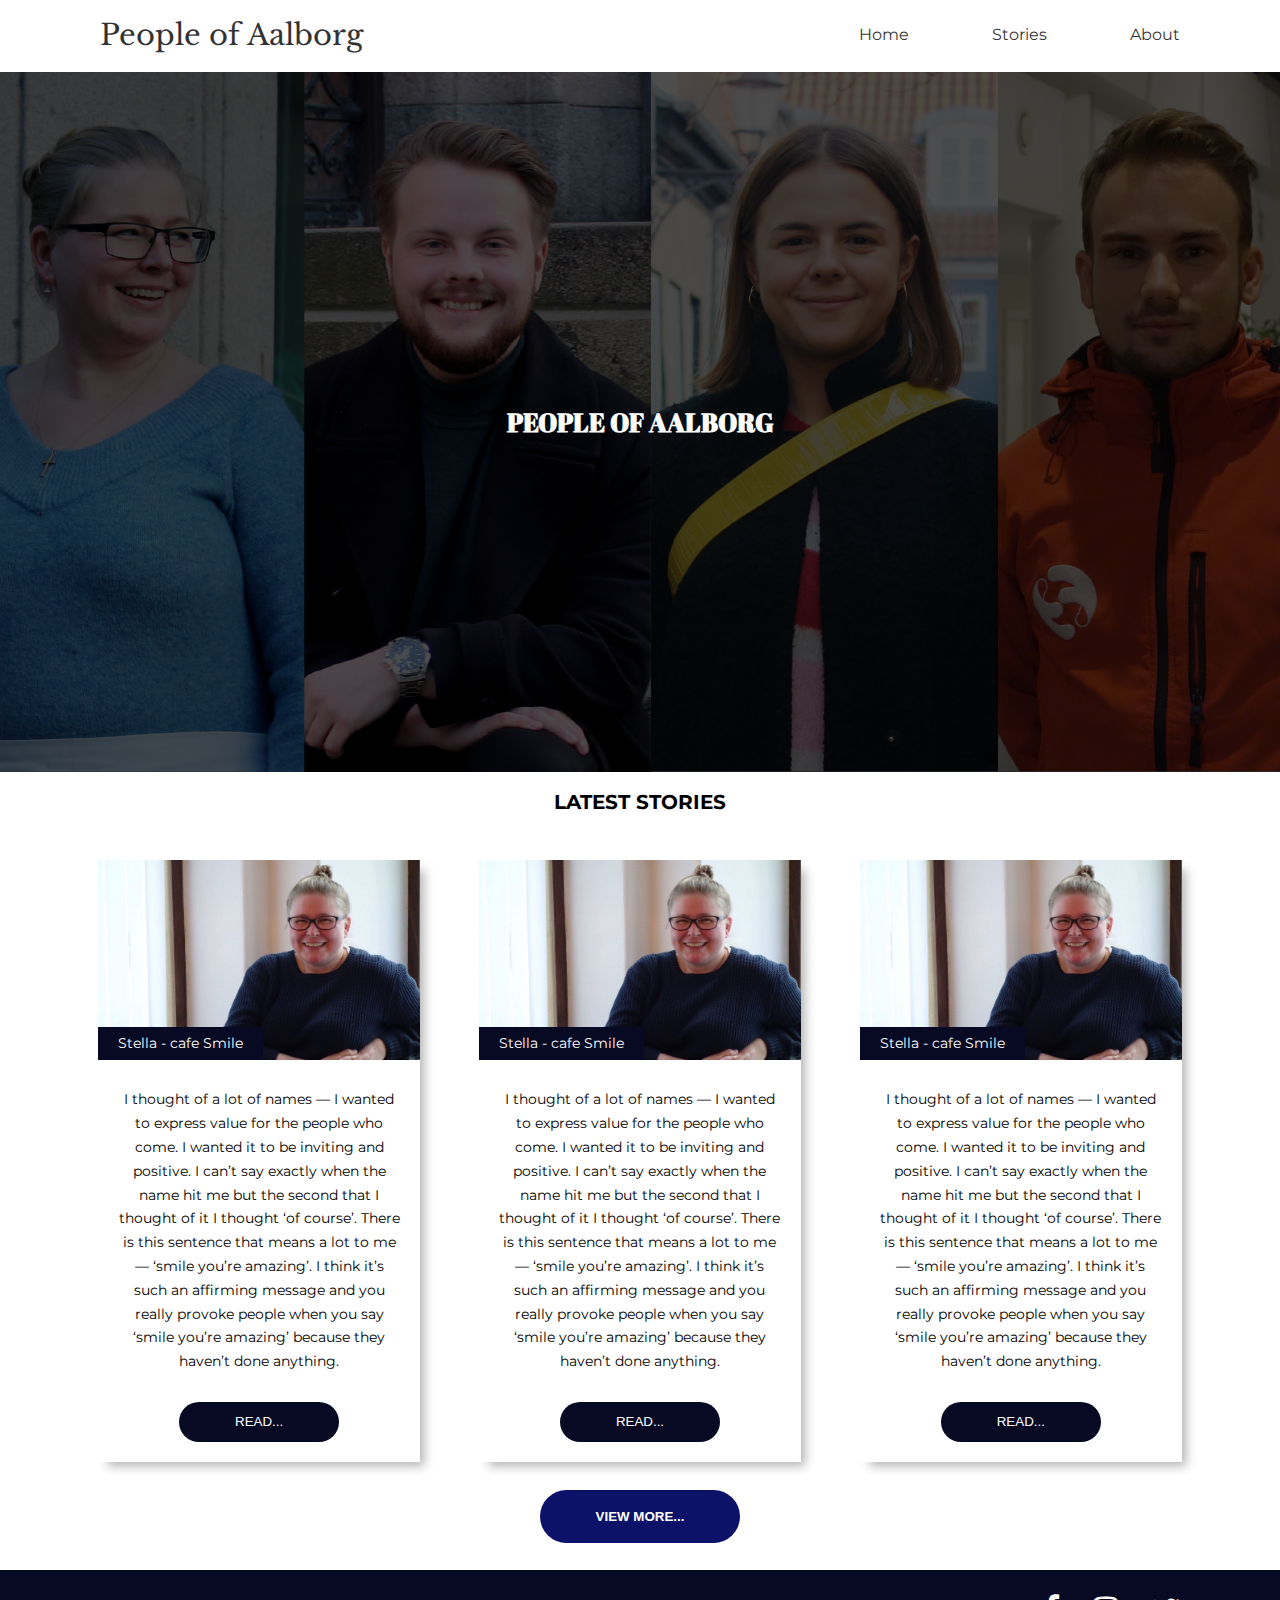
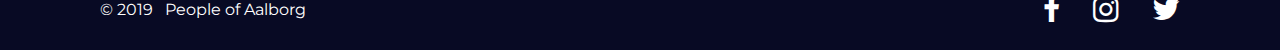
==== index.html @ 4154fd83 "added button links" ====
<!DOCTYPE html>
<html>
<head>
  <title>Project 2030 - People of Aalborg</title>
  <link rel="stylesheet" type="text/css" href="css/index.css">
  <link rel="stylesheet" type="text/css" href="css/header_footer.css">
  <link rel="stylesheet" type="text/css" href="css/about.css">
  <link rel="stylesheet" type="text/css" href="css/stories.css">
  <link rel="stylesheet" type="text/css" href="css/post.css">
  <link href="https://fonts.googleapis.com/css?family=Abril+Fatface&display=swap" rel="stylesheet">
  <link href="https://fonts.googleapis.com/css?family=Libre+Baskerville:400,400i,700|Montserrat:300,400,500,600,700&display=swap" rel="stylesheet">
  <link href="https://cdnjs.cloudflare.com/ajax/libs/font-awesome/4.7.0/css/font-awesome.min.css" rel="stylesheet">
</head>
<body>
	<div class="menu">
		<span class="menu_title">People of Aalborg</span>
		<nav class="menu_nav">
			<ul class="menu_list">
				<li class="menu_list_item"><a class="menu_link" href="index.html">Home</a></li>
				<li class="menu_list_item"><a class="menu_link" href="postList.html">Stories</a></li>
				<li class="menu_list_item"><a class="menu_link" href="about.html">About</a></li>
			</ul>
		</nav>
	</div>
  	<!-- MAIN -->
	<main>
		<div id="header-section">
			<div id="header">
				<h1>People of Aalborg</h1>
			</div>
		</div>

		<article id="latest-posts">
			<header>
				<h1>Latest Stories</h1>
			</header>

      <a href="post.html">
        <article class="post">
          <div class="image-name">
            <p class="name">Stella - cafe Smile</p>
          </div>
          <div class="quoteSection">
            <p class="quote">I thought of a lot of names — I wanted to express value for the people who come. I wanted it to be inviting and positive. I can’t say exactly when the name hit me but the second that I thought of it I thought ‘of course’. There is this sentence that means a lot to me — ‘smile you’re amazing’. I think it’s such an affirming message and you really provoke people when you say ‘smile you’re amazing’ because they haven’t done anything.</p>
            <a href="post.html">
              <button class="buttons">Read...</button>
            </a>
          </div>
        </article>
      </a>

      <a href="post.html">
        <article class="post">
          <div class="image-name">
            <p class="name">Stella - cafe Smile</p>
          </div>
          <div class="quoteSection">
            <p class="quote">I thought of a lot of names — I wanted to express value for the people who come. I wanted it to be inviting and positive. I can’t say exactly when the name hit me but the second that I thought of it I thought ‘of course’. There is this sentence that means a lot to me — ‘smile you’re amazing’. I think it’s such an affirming message and you really provoke people when you say ‘smile you’re amazing’ because they haven’t done anything.</p>
            <a href="post.html">
              <button class="buttons">Read...</button>
            </a>
          </div>
        </article>
      </a>

      <a href="post.html">
        <article class="post">
          <div class="image-name">
            <p class="name">Stella - cafe Smile</p>
          </div>
          <div class="quoteSection">
            <p class="quote">I thought of a lot of names — I wanted to express value for the people who come. I wanted it to be inviting and positive. I can’t say exactly when the name hit me but the second that I thought of it I thought ‘of course’. There is this sentence that means a lot to me — ‘smile you’re amazing’. I think it’s such an affirming message and you really provoke people when you say ‘smile you’re amazing’ because they haven’t done anything.</p>
            <a href="post.html">
              <button class="buttons">Read...</button>
            </a>
          </div>
        </article>
      </a>

			<a href="postList.html"><button class="buttons" id="viewMoreBtn">View More...</button></a>
		</article>
	</main>
	<div class="footer">
		<span class="footer_text">&#169; 2019 &nbsp;&nbsp;People of Aalborg</span>
		<nav class="footer_nav">
			<ul class="footer_social">
				<li class="footer_social_item"><a href="#" class="social_link fb" title="Join us on Facebook"><i class="fa fa-facebook" aria-hidden="true"></i></a></li>
				<li class="footer_social_item"><a href="#" class="social_link insta" title="Join us on Facebook"><i class="fa fa-instagram" aria-hidden="true"></i></a></li>
				<li class="footer_social_item"><a href="#" class="social_link tw" title="Join us on Twitter"><i class="fa fa-twitter" aria-hidden="true"></i></a></li>
			</ul>
		</nav>
	</div>
</body>
</html>
---- css/index.css ----
body {
    padding: 0;
    margin: 0;
}

button {
    cursor: pointer;
}

#header-section {
    width:100%;
    height:700px;
      background: url("../images/Header.png") no-repeat top center;
    background-size: cover;
    background-color: rgba(0,0,0,0.5); /* Black background with opacity */
    position: relative;
    display: table;
}

#header {
    width: 100%;
    text-align: center;
    font-family: 'Abril Fatface', cursive;
    font-size: 1.3em;
    color: #FFFEFE;
    text-transform: uppercase;
}

#header-section #header {
  display: table-cell;
  vertical-align: middle;
}

/*Article*/

#latest-posts {
    color: #000;
    width: 90%;
    margin: auto;
    text-align: center;
}

#latest-posts header{
    text-transform: uppercase;
    text-align: center;
}

.post {
    vertical-align:top;
    display: inline-block;
    width: 28%;
    margin: 2.4%;
    box-shadow: 7px 7px 10px -3px rgba(0,0,0,0.3);
    cursor: pointer;
}

.post:hover {
    box-shadow: none;
}

.image-name {
    position: relative;
    background: url("../images/stella_alone.jpeg") no-repeat top center;
    background-size: cover;
    height: 200px;
}

.quote {
    font-size: 14px;
    margin: 2em auto;
}

p.name {
    margin: 0;
}

.name {
    position: absolute;
    bottom: 0px;
    padding: 0.5rem 2rem;
    font-size: 14px;
    background-color: #080A24;
    color: #fff;
}

.buttons {
    background-color: #080A24;
    color: #fff;
    border: none;
    padding: 0.5em 2em;
    width: 12em;
    height: 3em;
    border-radius: 40px;
    text-transform: uppercase;
}

#viewMoreBtn {
    width: 15em;
    height: 4em;
    margin-bottom: 2em;
    background-color: #0C1267;
    font-weight: bold;
}

.quoteSection {
    margin: 2em 2em;
}

@media (max-width: 950px) { /* width at which layout changes  */
    #latest-posts {
        width: 100%;
    }

    .post {
        width: 40%;
    }
}

@media (max-width: 600px) { /* width at which layout changes  */
    .post {
        width: 80%;
    }

    header h1 {
        font-size: 30px;
    }
}
---- css/header_footer.css ----
html {
  font-size: 62.5%;
}

body > * {
  box-sizing: border-box;
}

a {
	color: black;
	text-decoration: none;
}

body {
  font-family: "Montserrat", sans-serif;
  font-weight: 400;
  /*font-size: 16px;*/
  line-height: 1.7;
  color: black;
  padding: 0;
  margin: 0px auto;
  background: white;
}

.content {
	width: 100%;
}

.footer {
	height: 80px;
	width: 100%;
	background-color: #080A24;
	opacity: 1;
	padding-left: 10em;
	padding-right: 10em;
}

.footer_text {
	color: black;
	z-index: 2000;
	font-size: 16px;
	color: white;
	line-height: 80px;
}

.footer_nav {
	float: right;
}

.footer_social {
	list-style: none;
	text-align: center;
	padding: 0;
	margin: 0;
}

.footer_social_item {
	font-size: 30px;
	display: inline;
	color: black;
	padding-left: 1em;
	height: 80px;
	line-height: 80px;
}

.social_link {
	color: white;
}

/* TOP MENU */

.menu {
	height: 70px;
  line-height: 70px;
	width: 100%;
	background-color: white;
	opacity: 0.8;
	padding-left: 10em;
	padding-right: 10em;
}

.menu > * {
  line-height: 70px;
}

.menu_nav {
  float: right;
}

.menu_list {
  list-style: none;
  text-align: center;
  padding: 0;
  margin: 0;
}

.menu_list_item {
	font-size: 1.6em;
	display: inline;
	color: black;
	padding-left: 5em;
	height: 70px;
}

.menu_link:link, .menu_link:visited {
  display: inline-block;
  color: black;
  text-decoration: none;
  background-image: linear-gradient(120deg, transparent 0%, transparent 50%, #fff 50%);
  background-size: 220%;
  transition: all .4s; }
  .menu_link:link span, .menu_link:visited span {
    margin-right: 1.5rem;
    display: inline-block; }

.menu_link:hover, .menu_link:active {
  background-position: 100%;
  color: grey;
  transform: translateX(1rem); }

.menu_title {
	position: absolute;
	color: black;
	z-index: 2000;
	font-size: 29px;
	font-family: "Libre Baskerville", sans-serif;
}

@media (max-width: 850px) {
  .menu_title {
    position: relative;
    line-height: 1em;
  }
  .menu_list_item {
    display: block;
    padding: 0;
    line-height: 1.2em;
    height: 1.5em;
  }
  .menu  {
    margin: auto;
    text-align: center;
    height: auto;
    padding: 10px;
  }
  .menu_nav {
    float: none;
  }

  .footer_nav {
    display: block;
    float: none;
  }

  .footer {
  	height: 200px;
  	width: 100%;
  	background-color: #080A24;
  	opacity: 1;
  	padding: 0;
    text-align: center;
  }
  .footer_social_item {
    padding-left: 2px;
    padding-right: 2px;
  }
}
---- css/about.css ----
.dimmed {
  position: relative;
  z-index: 10;
  display: block;
  height: 100%;
  width: 100%;
  position: absolute;
  top: 0;
  left: 0;
  right: 0;
  background: rgba(0, 0, 0, 0.7);
}

.about-text {
  color: white;
  font-size: 2em;
  padding: 8%;
}

.about-text > p {
  text-align: right;
  line-height: 1.3em;
}

@media (min-width: 900px) {
  .dimmed {
    clip-path: polygon(12% 0%, 100% 0, 100% 100%, 65% 100%);
  }
  .about-text {
    float: right;
    width: 47%;
    padding-right: 8%;
  }
}
---- css/stories.css ----
.featured-post {
  width: 20%;

  display: inline-block;
}

.featured-post-header {
  background: no-repeat top center;
  background-size: cover;
  height: 200px;
  position: relative;
}
.featured-post-header > h2 {
  position: absolute;
  bottom: 0px;
  margin: 0;
  padding: 5px;
  color: white;
  background: blue;
}
---- css/post.css ----
#person_header{
   position: relative;
   height: 700px;
   background: no-repeat top center;
   background-image: url(../images/Tina_resized.jpg); 
   background-size: cover;
   width:100%;
   display: table;
}
#quote {
    font-size: 25px;
    color: white;
    width: 45%;
    line-height: 30px;
    height: 100%;
    padding-left: 7%;
}

#quote > p {
  font-style: italic;
  background: rgba(0, 0, 0, 0.7);
  padding: 10px;
}

#person_header #quote {
  display: table-cell;
  vertical-align: middle;
}

#name {

   font-size: 20px;
   background-color: rgb(0, 0, 70);
   color: white;
   padding: 15px;
   padding-left: 25px;
   padding-right: 25px;
   margin: 0;
   text-align: center;
   border: 1px groove white;
   position: absolute;
   bottom: 0;
   right: 0;
}

#story_main{
   padding: 15%;
   padding-top: 6%;
   padding-bottom: 6%;
   font-size: 23px;
   line-height: 35px;
   font-family: 'Montserrat', sans-serif;
}

@media (max-width: 900px) {
  #quote {
    width: 100%;
    padding: 7%;
  }
}
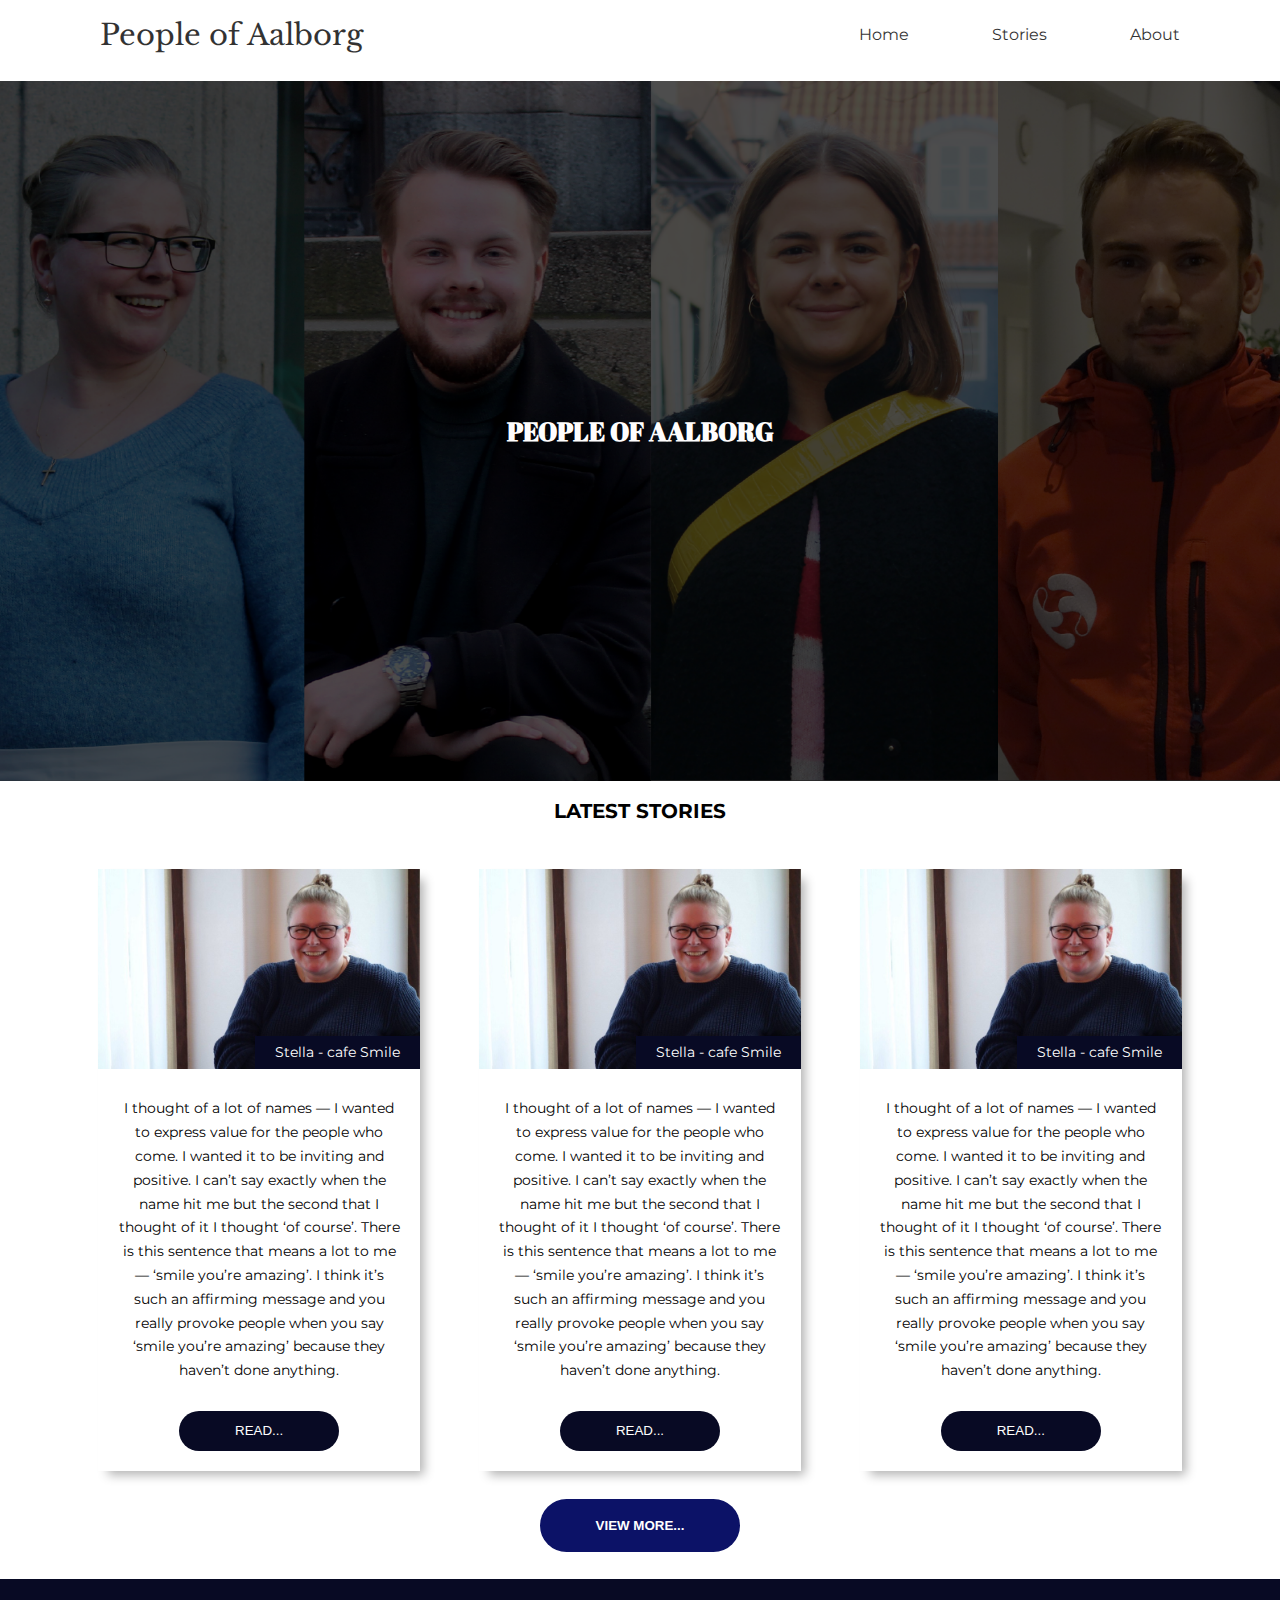
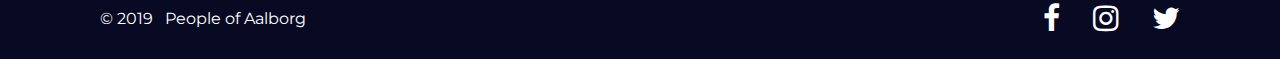
==== commit ae46fab9: "Fix Issue #9" ====
--- a/index.html
+++ b/index.html
@@ -1,94 +1,95 @@
-<!DOCTYPE html>
-<html>
-<head>
-  <title>Project 2030 - People of Aalborg</title>
-  <link rel="stylesheet" type="text/css" href="css/index.css">
-  <link rel="stylesheet" type="text/css" href="css/header_footer.css">
-  <link rel="stylesheet" type="text/css" href="css/about.css">
-  <link rel="stylesheet" type="text/css" href="css/stories.css">
-  <link rel="stylesheet" type="text/css" href="css/post.css">
-  <link href="https://fonts.googleapis.com/css?family=Abril+Fatface&display=swap" rel="stylesheet">
-  <link href="https://fonts.googleapis.com/css?family=Libre+Baskerville:400,400i,700|Montserrat:300,400,500,600,700&display=swap" rel="stylesheet">
-  <link href="https://cdnjs.cloudflare.com/ajax/libs/font-awesome/4.7.0/css/font-awesome.min.css" rel="stylesheet">
-</head>
-<body>
-	<div class="menu">
-		<span class="menu_title">People of Aalborg</span>
-		<nav class="menu_nav">
-			<ul class="menu_list">
-				<li class="menu_list_item"><a class="menu_link" href="index.html">Home</a></li>
-				<li class="menu_list_item"><a class="menu_link" href="postList.html">Stories</a></li>
-				<li class="menu_list_item"><a class="menu_link" href="about.html">About</a></li>
-			</ul>
-		</nav>
-	</div>
-  	<!-- MAIN -->
-	<main>
-		<div id="header-section">
-			<div id="header">
-				<h1>People of Aalborg</h1>
-			</div>
-		</div>
-
-		<article id="latest-posts">
-			<header>
-				<h1>Latest Stories</h1>
-			</header>
-
-      <a href="post.html">
-        <article class="post">
-          <div class="image-name">
-            <p class="name">Stella - cafe Smile</p>
-          </div>
-          <div class="quoteSection">
-            <p class="quote">I thought of a lot of names — I wanted to express value for the people who come. I wanted it to be inviting and positive. I can’t say exactly when the name hit me but the second that I thought of it I thought ‘of course’. There is this sentence that means a lot to me — ‘smile you’re amazing’. I think it’s such an affirming message and you really provoke people when you say ‘smile you’re amazing’ because they haven’t done anything.</p>
-            <a href="post.html">
-              <button class="buttons">Read...</button>
-            </a>
-          </div>
-        </article>
-      </a>
-
-      <a href="post.html">
-        <article class="post">
-          <div class="image-name">
-            <p class="name">Stella - cafe Smile</p>
-          </div>
-          <div class="quoteSection">
-            <p class="quote">I thought of a lot of names — I wanted to express value for the people who come. I wanted it to be inviting and positive. I can’t say exactly when the name hit me but the second that I thought of it I thought ‘of course’. There is this sentence that means a lot to me — ‘smile you’re amazing’. I think it’s such an affirming message and you really provoke people when you say ‘smile you’re amazing’ because they haven’t done anything.</p>
-            <a href="post.html">
-              <button class="buttons">Read...</button>
-            </a>
-          </div>
-        </article>
-      </a>
-
-      <a href="post.html">
-        <article class="post">
-          <div class="image-name">
-            <p class="name">Stella - cafe Smile</p>
-          </div>
-          <div class="quoteSection">
-            <p class="quote">I thought of a lot of names — I wanted to express value for the people who come. I wanted it to be inviting and positive. I can’t say exactly when the name hit me but the second that I thought of it I thought ‘of course’. There is this sentence that means a lot to me — ‘smile you’re amazing’. I think it’s such an affirming message and you really provoke people when you say ‘smile you’re amazing’ because they haven’t done anything.</p>
-            <a href="post.html">
-              <button class="buttons">Read...</button>
-            </a>
-          </div>
-        </article>
-      </a>
-
-			<a href="postList.html"><button class="buttons" id="viewMoreBtn">View More...</button></a>
-		</article>
-	</main>
-	<div class="footer">
-		<span class="footer_text">&#169; 2019 &nbsp;&nbsp;People of Aalborg</span>
-		<nav class="footer_nav">
-			<ul class="footer_social">
-				<li class="footer_social_item"><a href="#" class="social_link fb" title="Join us on Facebook"><i class="fa fa-facebook" aria-hidden="true"></i></a></li>
-				<li class="footer_social_item"><a href="#" class="social_link insta" title="Join us on Facebook"><i class="fa fa-instagram" aria-hidden="true"></i></a></li>
-				<li class="footer_social_item"><a href="#" class="social_link tw" title="Join us on Twitter"><i class="fa fa-twitter" aria-hidden="true"></i></a></li>
-			</ul>
-		</nav>
-	</div>
-</body>
-</html>
+<!DOCTYPE html>
+<html>
+<head>
+  <title>Project 2030 - People of Aalborg</title>
+  <link rel="stylesheet" type="text/css" href="css/index.css">
+  <link rel="stylesheet" type="text/css" href="css/header_footer.css">
+  <link rel="stylesheet" type="text/css" href="css/about.css">
+  <link rel="stylesheet" type="text/css" href="css/stories.css">
+  <link rel="stylesheet" type="text/css" href="css/post.css">
+  <link href="https://fonts.googleapis.com/css?family=Abril+Fatface&display=swap" rel="stylesheet">
+  <link href="https://fonts.googleapis.com/css?family=Libre+Baskerville:400,400i,700|Montserrat:300,400,500,600,700&display=swap" rel="stylesheet">
+  <link href="https://cdnjs.cloudflare.com/ajax/libs/font-awesome/4.7.0/css/font-awesome.min.css" rel="stylesheet">
+</head>
+<body>
+	<div class="menu">
+		<span class="menu_title">People of Aalborg</span>
+		<nav class="menu_nav">
+			<ul class="menu_list">
+				<li class="menu_list_item"><a class="menu_link" href="index.html">Home</a></li>
+				<li class="menu_list_item"><a class="menu_link" href="postList.html">Stories</a></li>
+				<li class="menu_list_item"><a class="menu_link" href="about.html">About</a></li>
+			</ul>
+		</nav>
+	</div>
+  	<!-- MAIN -->
+	<main>
+		<div id="header-section" style="background-image: url('images/Header.png')">
+			<div id="header">
+				<h1>People of Aalborg</h1>
+			</div>
+		</div>
+
+		<article id="latest-posts">
+			<header>
+				<h1>Latest Stories</h1>
+			</header>
+
+      <a href="post.html">
+        <article class="post">
+          <div class="image-name">
+            <p class="name">Stella - cafe Smile</p>
+          </div>
+          <div class="quoteSection">
+            <p class="quote">I thought of a lot of names — I wanted to express value for the people who come. I wanted it to be inviting and positive. I can’t say exactly when the name hit me but the second that I thought of it I thought ‘of course’. There is this sentence that means a lot to me — ‘smile you’re amazing’. I think it’s such an affirming message and you really provoke people when you say ‘smile you’re amazing’ because they haven’t done anything.</p>
+            <a href="post.html">
+              <button class="buttons">Read...</button>
+            </a>
+          </div>
+        </article>
+      </a>
+
+      <a href="post.html">
+        <article class="post">
+          <div class="image-name">
+            <p class="name">Stella - cafe Smile</p>
+          </div>
+          <div class="quoteSection">
+            <p class="quote">I thought of a lot of names — I wanted to express value for the people who come. I wanted it to be inviting and positive. I can’t say exactly when the name hit me but the second that I thought of it I thought ‘of course’. There is this sentence that means a lot to me — ‘smile you’re amazing’. I think it’s such an affirming message and you really provoke people when you say ‘smile you’re amazing’ because they haven’t done anything.</p>
+            <a href="post.html">
+              <button class="buttons">Read...</button>
+            </a>
+          </div>
+        </article>
+      </a>
+
+      <a href="post.html">
+        <article class="post">
+          <div class="image-name">
+            <p class="name">Stella - cafe Smile</p>
+          </div>
+          <div class="quoteSection">
+            <p class="quote">I thought of a lot of names — I wanted to express value for the people who come. I wanted it to be inviting and positive. I can’t say exactly when the name hit me but the second that I thought of it I thought ‘of course’. There is this sentence that means a lot to me — ‘smile you’re amazing’. I think it’s such an affirming message and you really provoke people when you say ‘smile you’re amazing’ because they haven’t done anything.</p>
+            <a href="post.html">
+              <button class="buttons">Read...</button>
+            </a>
+          </div>
+        </article>
+      </a>
+    </article>
+    
+    <a href="postList.html"><button class="buttons" id="viewMoreBtn">View More...</button></a>
+
+	</main>
+	<div class="footer">
+		<span class="footer_text">&#169; 2019 &nbsp;&nbsp;People of Aalborg</span>
+		<nav class="footer_nav">
+			<ul class="footer_social">
+				<li class="footer_social_item"><a href="#" class="social_link fb" title="Join us on Facebook"><i class="fa fa-facebook" aria-hidden="true"></i></a></li>
+				<li class="footer_social_item"><a href="#" class="social_link insta" title="Join us on Facebook"><i class="fa fa-instagram" aria-hidden="true"></i></a></li>
+				<li class="footer_social_item"><a href="#" class="social_link tw" title="Join us on Twitter"><i class="fa fa-twitter" aria-hidden="true"></i></a></li>
+			</ul>
+		</nav>
+	</div>
+</body>
+</html>
--- a/css/index.css
+++ b/css/index.css
@@ -1,127 +1,136 @@
-body {
-    padding: 0;
-    margin: 0;
-}
-
-button {
-    cursor: pointer;
-}
-
-#header-section {
-    width:100%;
-    height:700px;
-      background: url("../images/Header.png") no-repeat top center;
-    background-size: cover;
-    background-color: rgba(0,0,0,0.5); /* Black background with opacity */
-    position: relative;
-    display: table;
-}
-
-#header {
-    width: 100%;
-    text-align: center;
-    font-family: 'Abril Fatface', cursive;
-    font-size: 1.3em;
-    color: #FFFEFE;
-    text-transform: uppercase;
-}
-
-#header-section #header {
-  display: table-cell;
-  vertical-align: middle;
-}
-
-/*Article*/
-
-#latest-posts {
-    color: #000;
-    width: 90%;
-    margin: auto;
-    text-align: center;
-}
-
-#latest-posts header{
-    text-transform: uppercase;
-    text-align: center;
-}
-
-.post {
-    vertical-align:top;
-    display: inline-block;
-    width: 28%;
-    margin: 2.4%;
-    box-shadow: 7px 7px 10px -3px rgba(0,0,0,0.3);
-    cursor: pointer;
-}
-
-.post:hover {
-    box-shadow: none;
-}
-
-.image-name {
-    position: relative;
-    background: url("../images/stella_alone.jpeg") no-repeat top center;
-    background-size: cover;
-    height: 200px;
-}
-
-.quote {
-    font-size: 14px;
-    margin: 2em auto;
-}
-
-p.name {
-    margin: 0;
-}
-
-.name {
-    position: absolute;
-    bottom: 0px;
-    padding: 0.5rem 2rem;
-    font-size: 14px;
-    background-color: #080A24;
-    color: #fff;
-}
-
-.buttons {
-    background-color: #080A24;
-    color: #fff;
-    border: none;
-    padding: 0.5em 2em;
-    width: 12em;
-    height: 3em;
-    border-radius: 40px;
-    text-transform: uppercase;
-}
-
-#viewMoreBtn {
-    width: 15em;
-    height: 4em;
-    margin-bottom: 2em;
-    background-color: #0C1267;
-    font-weight: bold;
-}
-
-.quoteSection {
-    margin: 2em 2em;
-}
-
-@media (max-width: 950px) { /* width at which layout changes  */
-    #latest-posts {
-        width: 100%;
-    }
-
-    .post {
-        width: 40%;
-    }
-}
-
-@media (max-width: 600px) { /* width at which layout changes  */
-    .post {
-        width: 80%;
-    }
-
-    header h1 {
-        font-size: 30px;
-    }
-}
+body {
+    padding: 0;
+    margin: 0;
+}
+
+main {
+    text-align: center;
+}
+
+button {
+    cursor: pointer;
+}
+
+#header-section {
+    width:100%;
+    height:700px;
+    background: no-repeat top center;
+    background-size: cover;
+    background-color: rgba(0,0,0,0.5); /* Black background with opacity */
+    position: relative;
+    display: table;
+}
+
+#header {
+    width: 100%;
+    text-align: center;
+    font-family: 'Abril Fatface', cursive;
+    font-size: 1.3em;
+    color: #FFFEFE;
+    text-transform: uppercase;
+}
+
+#header-section #header {
+  display: table-cell;
+  vertical-align: middle;
+}
+
+/*Article*/
+
+#latest-posts {
+    color: #000;
+    width: 90%;
+    margin: auto;
+    text-align: center;
+}
+
+#latest-posts header{
+    text-transform: uppercase;
+    text-align: center;
+}
+
+.post {
+    vertical-align:top;
+    display: inline-block;
+    width: 28%;
+    margin: 2.4%;
+    box-shadow: 7px 7px 10px -3px rgba(0,0,0,0.3);
+    cursor: pointer;
+}
+
+.post:hover {
+    box-shadow: none;
+}
+
+.image-name {
+    position: relative;
+    background: url("../images/stella_alone.jpeg") no-repeat top center;
+    background-size: cover;
+    height: 200px;
+}
+
+.quote {
+    font-size: 14px;
+    margin: 2em auto;
+}
+
+p.name {
+    margin: 0;
+}
+
+.name {
+    position: absolute;
+    bottom: 0px;
+    right: 0px;
+    padding: 0.5rem 2rem;
+    font-size: 14px;
+    background-color: #080A24;
+    color: #fff;
+}
+
+.buttons {
+    background-color: #080A24;
+    color: #fff;
+    border: none;
+    padding: 0.5em 2em;
+    width: 12em;
+    height: 3em;
+    border-radius: 40px;
+    text-transform: uppercase;
+}
+
+#viewMoreBtn {
+    width: 15em;
+    height: 4em;
+    margin-bottom: 2em;
+    background-color: #0C1267;
+    font-weight: bold;
+}
+
+.quoteSection {
+    margin: 2em 2em;
+}
+
+@media (max-width: 950px) { /* width at which layout changes  */
+    #latest-posts {
+        width: 100%;
+    }
+
+    .post {
+        width: 40%;
+    }
+}
+
+@media (max-width: 600px) { /* width at which layout changes  */
+    .post {
+        width: 80%;
+    }
+
+    header h1 {
+        font-size: 30px;
+    }
+
+    #viewMoreBtn {
+        margin-top: 0.9em;
+    }
+}
--- a/css/header_footer.css
+++ b/css/header_footer.css
@@ -70,8 +70,8 @@
 /* TOP MENU */
 
 .menu {
-	height: 70px;
-  line-height: 70px;
+	height: 9vh;
+  line-height: 9vh;
 	width: 100%;
 	background-color: white;
 	opacity: 0.8;
@@ -127,6 +127,10 @@
 }
 
 @media (max-width: 850px) {
+  #header-section {
+    height: 78vh;
+  }
+
   .menu_title {
     position: relative;
     line-height: 1em;
@@ -142,6 +146,7 @@
     text-align: center;
     height: auto;
     padding: 10px;
+    height: 22vh;
   }
   .menu_nav {
     float: none;
--- a/css/post.css
+++ b/css/post.css
@@ -1,61 +1,103 @@
-
-#person_header{
-   position: relative;
-   height: 700px;
-   background: no-repeat top center;
-   background-image: url(../images/Tina_resized.jpg); 
-   background-size: cover;
-   width:100%;
-   display: table;
-}
-#quote {
-    font-size: 25px;
-    color: white;
-    width: 45%;
-    line-height: 30px;
-    height: 100%;
-    padding-left: 7%;
-}
-
-#quote > p {
-  font-style: italic;
-  background: rgba(0, 0, 0, 0.7);
-  padding: 10px;
-}
-
-#person_header #quote {
-  display: table-cell;
-  vertical-align: middle;
-}
-
-#name {
-
-   font-size: 20px;
-   background-color: rgb(0, 0, 70);
-   color: white;
-   padding: 15px;
-   padding-left: 25px;
-   padding-right: 25px;
-   margin: 0;
-   text-align: center;
-   border: 1px groove white;
-   position: absolute;
-   bottom: 0;
-   right: 0;
-}
-
-#story_main{
-   padding: 15%;
-   padding-top: 6%;
-   padding-bottom: 6%;
-   font-size: 23px;
-   line-height: 35px;
-   font-family: 'Montserrat', sans-serif;
-}
-
-@media (max-width: 900px) {
-  #quote {
-    width: 100%;
-    padding: 7%;
-  }
-}
+#header-section.story {
+    width:100%;
+    height:700px;
+    background: no-repeat top center;
+    background-size: cover;
+    position: relative;
+    display: table;
+}
+
+#person_header{
+   position: relative;
+   height: 700px;
+   background: no-repeat top center;
+   background-image: url(../images/Tina_resized.jpg);
+   background-size: cover;
+   width:100%;
+   display: table;
+}
+#quote {
+    font-size: 25px;
+    color: white;
+    width: 45%;
+    line-height: 30px;
+    height: 100%;
+    padding-left: 7%;
+}
+
+#quote > p {
+  font-style: italic;
+  background: rgba(0, 0, 0, 0.7);
+  padding: 10px;
+}
+
+#person_header #quote {
+  display: table-cell;
+  vertical-align: middle;
+}
+
+#name {
+
+   font-size: 20px;
+   background-color: rgb(0, 0, 70);
+   color: white;
+   padding: 15px;
+   padding-left: 25px;
+   padding-right: 25px;
+   margin: 0;
+   text-align: center;
+   border: 1px groove white;
+   position: absolute;
+   bottom: 0;
+   right: 0;
+}
+
+#story_main{
+   padding: 15%;
+   padding-top: 6%;
+   padding-bottom: 6%;
+   font-size: 23px;
+   line-height: 35px;
+   font-family: 'Montserrat', sans-serif;
+}
+
+@media (max-width: 900px) {
+  #person_header #quote {
+    width: 100%;
+    padding: 7%;
+    display: none;
+  }
+
+  #story_main{
+    padding: 11%;
+    padding-top: 1%;
+    padding-bottom: 6%;
+    font-size: 16px;
+    line-height: 25px;
+  }
+}
+
+@media (max-width: 850px) {
+  #person_header {
+    height: 200px;
+    width: 80%;
+    margin-left: 10%;
+  }
+
+  #name {
+    font-size: 16px;
+    padding: 5px;
+  }
+
+  #story_main{
+    padding: 11%;
+    padding-top: 1%;
+    padding-bottom: 6%;
+    font-size: 14px;
+    line-height: 25px;
+  }
+
+  #header-section.story {
+    height:200px;
+  }
+}
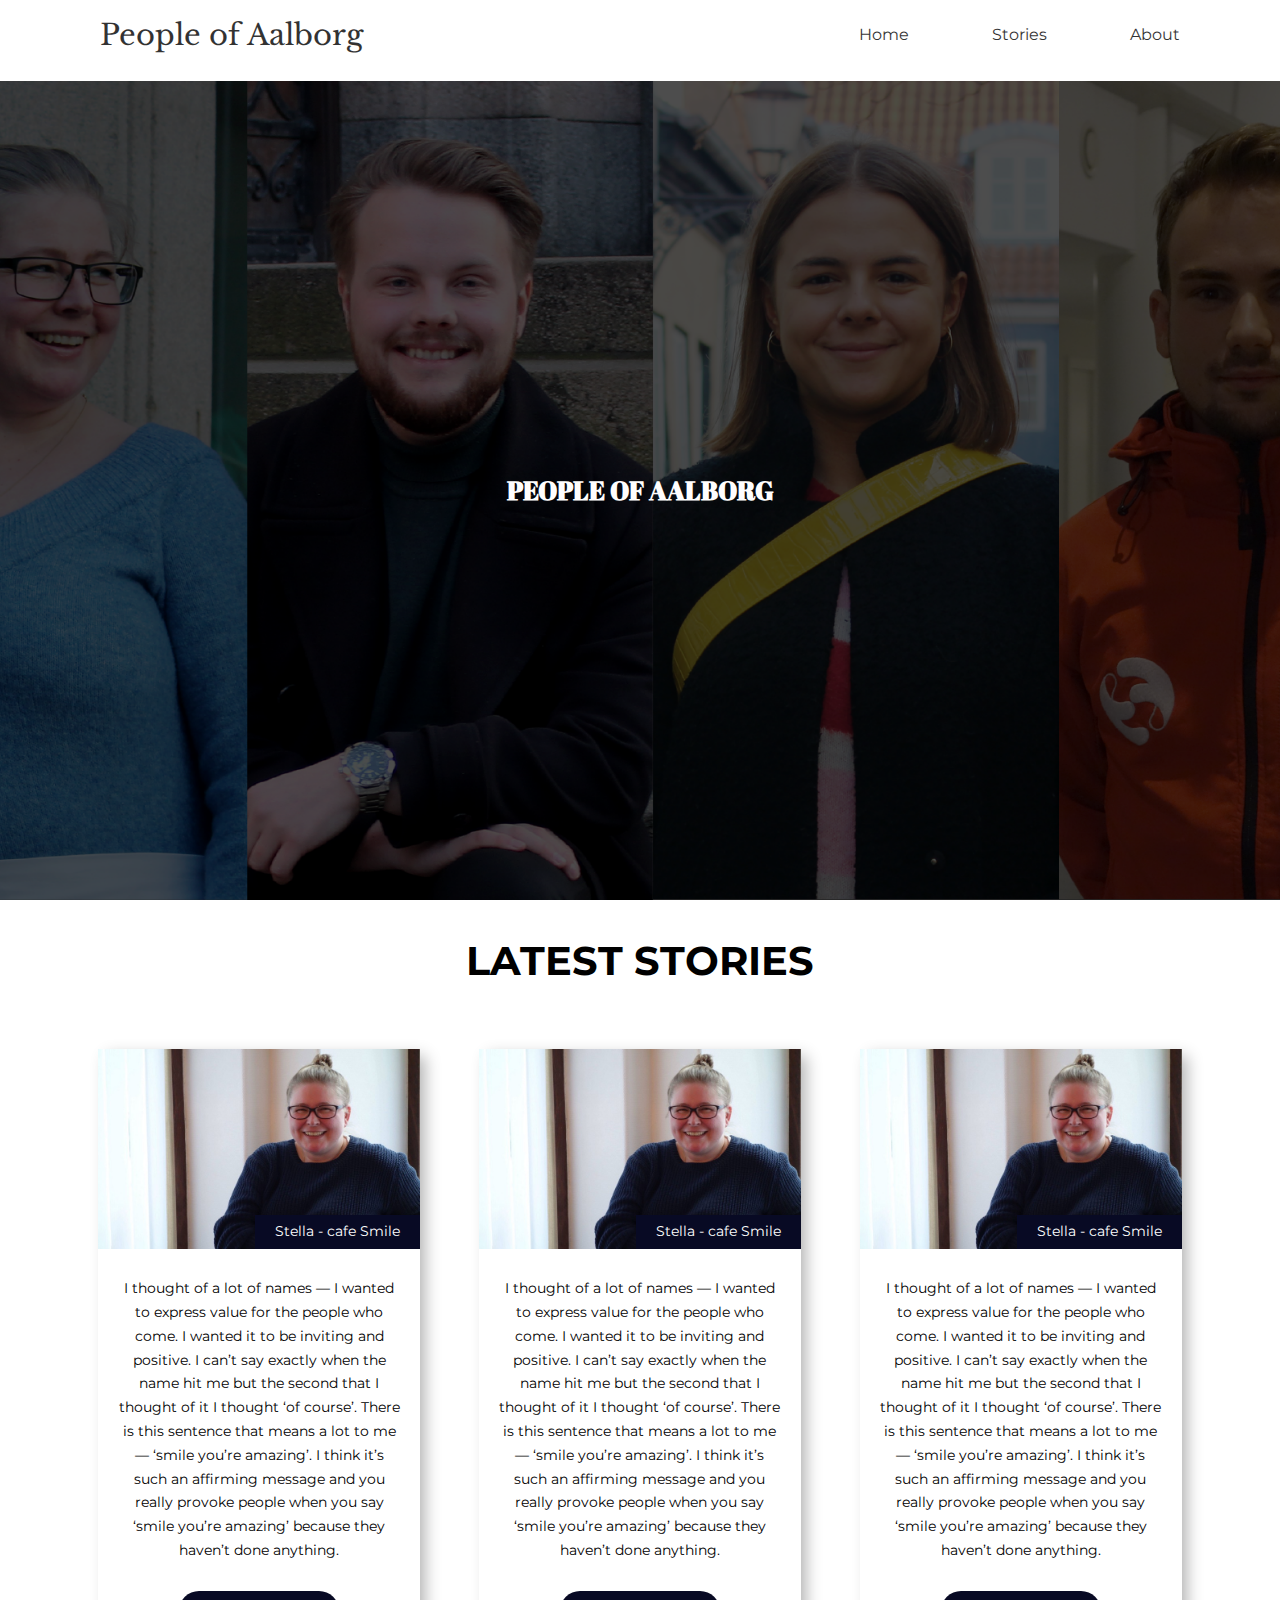
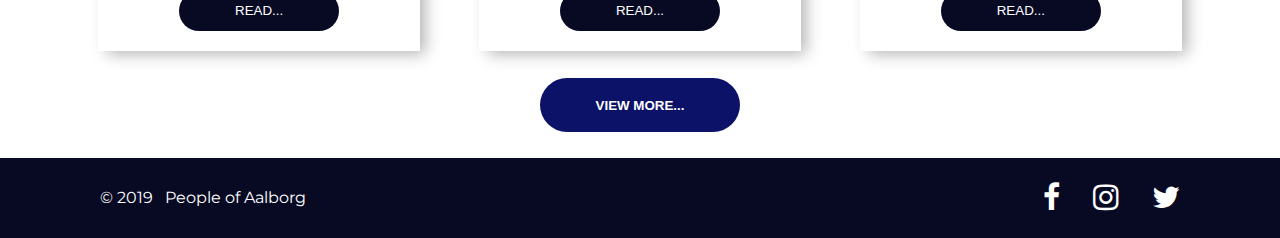
==== commit 445cccb7: "fixes #11" ====
--- a/index.html
+++ b/index.html
@@ -13,7 +13,7 @@
 </head>
 <body>
 	<div class="menu">
-		<span class="menu_title">People of Aalborg</span>
+		<a href="index.html"><span class="menu_title">People of Aalborg</span></a>
 		<nav class="menu_nav">
 			<ul class="menu_list">
 				<li class="menu_list_item"><a class="menu_link" href="index.html">Home</a></li>
@@ -77,7 +77,7 @@
         </article>
       </a>
     </article>
-    
+
     <a href="postList.html"><button class="buttons" id="viewMoreBtn">View More...</button></a>
 
 	</main>
--- a/css/index.css
+++ b/css/index.css
@@ -13,7 +13,7 @@
 
 #header-section {
     width:100%;
-    height:700px;
+    height:91vh;
     background: no-repeat top center;
     background-size: cover;
     background-color: rgba(0,0,0,0.5); /* Black background with opacity */
@@ -47,6 +47,7 @@
 #latest-posts header{
     text-transform: uppercase;
     text-align: center;
+    font-size: 2em;
 }
 
 .post {
@@ -54,7 +55,7 @@
     display: inline-block;
     width: 28%;
     margin: 2.4%;
-    box-shadow: 7px 7px 10px -3px rgba(0,0,0,0.3);
+    box-shadow: 7px 5px 15px -2px rgba(0,0,0,0.3);
     cursor: pointer;
 }
 
--- a/css/about.css
+++ b/css/about.css
@@ -32,3 +32,9 @@
     padding-right: 8%;
   }
 }
+
+@media (max-width: 900px) {
+    .about-text > p{
+      padding: 2em;
+    }
+}
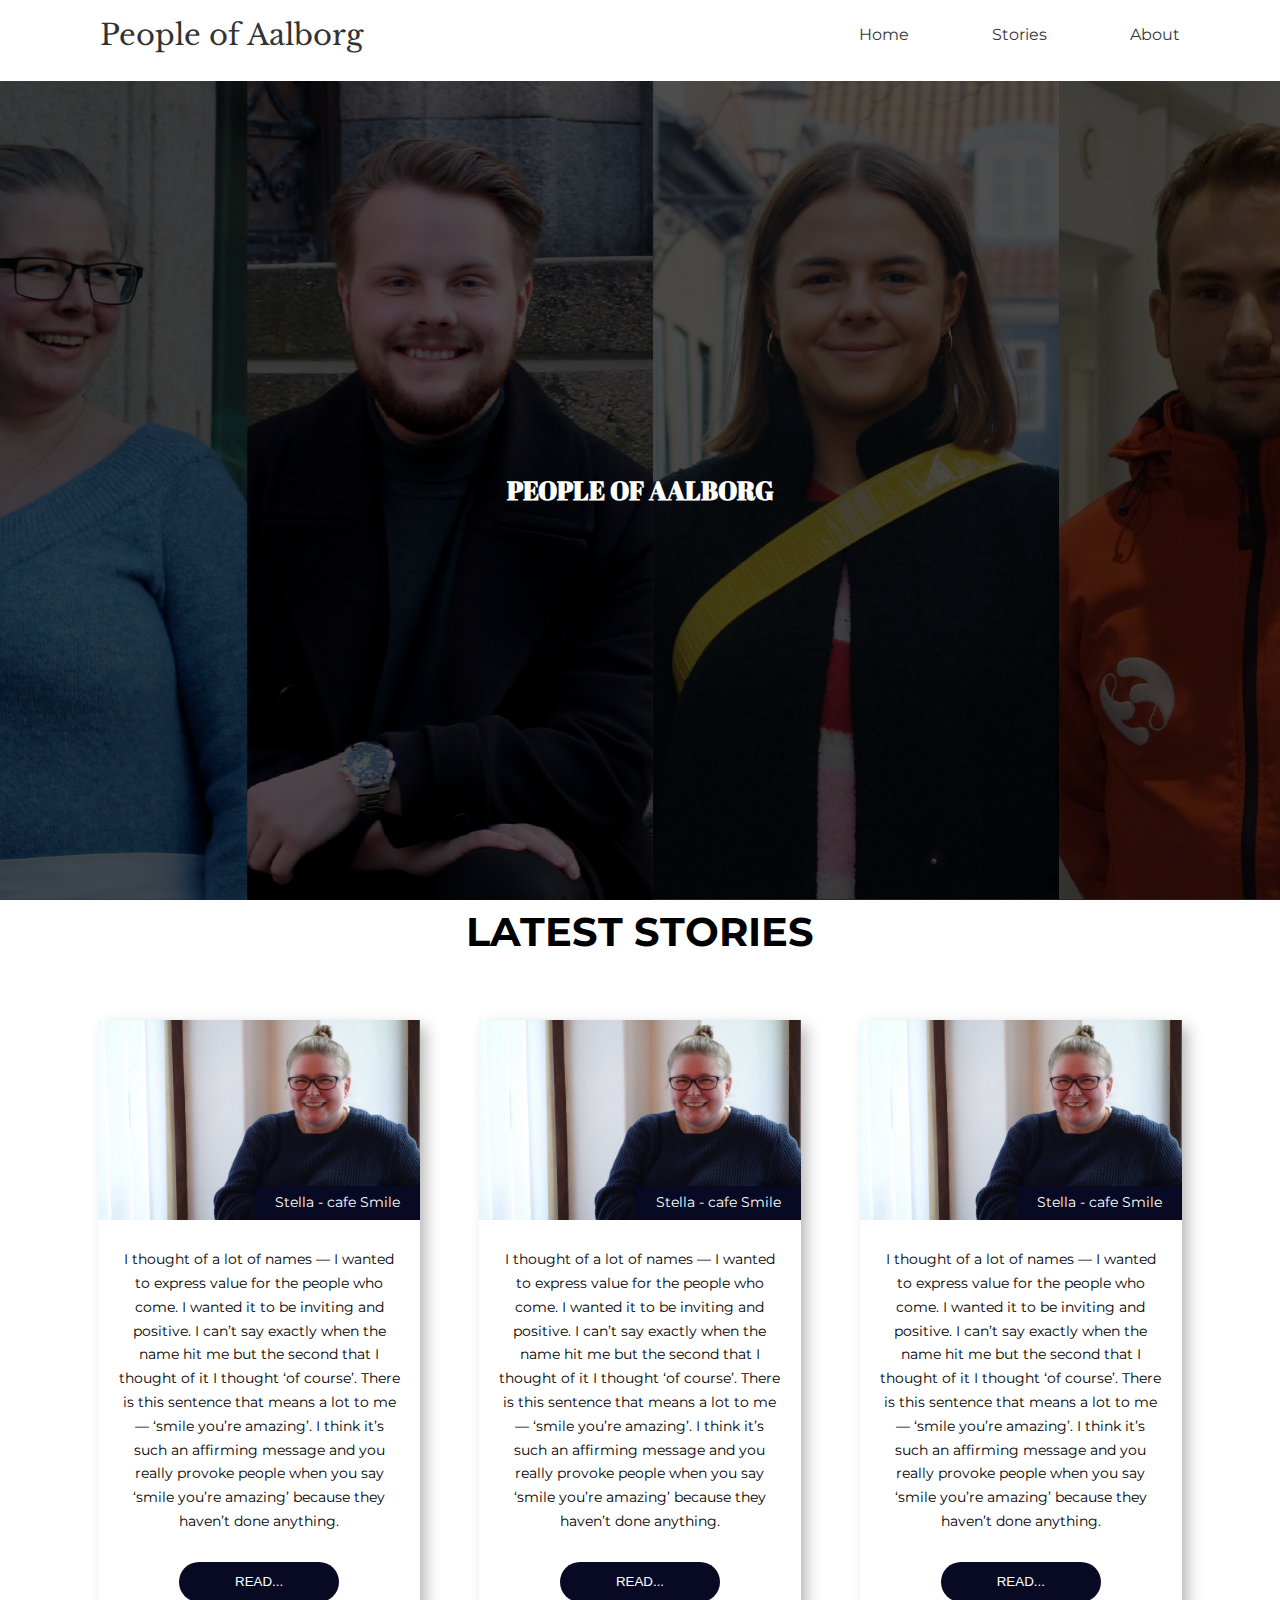
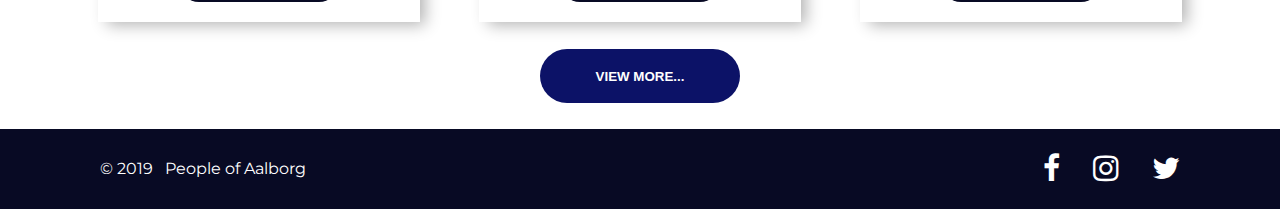
==== commit 9cfae2e3: "Issue fixed, added new navigation menu for mobile phones" ====
--- a/index.html
+++ b/index.html
@@ -7,20 +7,33 @@
   <link rel="stylesheet" type="text/css" href="css/about.css">
   <link rel="stylesheet" type="text/css" href="css/stories.css">
   <link rel="stylesheet" type="text/css" href="css/post.css">
+  <script src="jquery-3.4.1.min.js"></script>
   <link href="https://fonts.googleapis.com/css?family=Abril+Fatface&display=swap" rel="stylesheet">
   <link href="https://fonts.googleapis.com/css?family=Libre+Baskerville:400,400i,700|Montserrat:300,400,500,600,700&display=swap" rel="stylesheet">
   <link href="https://cdnjs.cloudflare.com/ajax/libs/font-awesome/4.7.0/css/font-awesome.min.css" rel="stylesheet">
 </head>
 <body>
+  
 	<div class="menu">
-		<a href="index.html"><span class="menu_title">People of Aalborg</span></a>
+    <span class="menu_title">People of Aalborg</span>
+    <img src="images/dropdown.png" alt="menu" id="menu_btn">
 		<nav class="menu_nav">
 			<ul class="menu_list">
 				<li class="menu_list_item"><a class="menu_link" href="index.html">Home</a></li>
 				<li class="menu_list_item"><a class="menu_link" href="postList.html">Stories</a></li>
 				<li class="menu_list_item"><a class="menu_link" href="about.html">About</a></li>
-			</ul>
-		</nav>
+      </ul>
+      
+    </nav>
+    <nav class="menu_nav1">
+			<ul class="menu_list1">
+				<li class="menu_list_item1"><a class="menu_link" href="index.html">Home</a></li>
+				<li class="menu_list_item1"><a class="menu_link" href="postList.html">Stories</a></li>
+				<li class="menu_list_item1"><a class="menu_link" href="about.html">About</a></li>
+      </ul>
+      
+    </nav>
+    <div id="empty" style="height: 10px;"></div>
 	</div>
   	<!-- MAIN -->
 	<main>
@@ -90,6 +103,14 @@
 				<li class="footer_social_item"><a href="#" class="social_link tw" title="Join us on Twitter"><i class="fa fa-twitter" aria-hidden="true"></i></a></li>
 			</ul>
 		</nav>
-	</div>
+  </div>
+  <script>
+    $("#menu_btn").click(function(){
+      $(".menu_nav1").toggle();
+      $("#empty").toggle();
+    })
+    
+    
+  </script>
 </body>
 </html>
--- a/css/header_footer.css
+++ b/css/header_footer.css
@@ -76,7 +76,8 @@
 	background-color: white;
 	opacity: 0.8;
 	padding-left: 10em;
-	padding-right: 10em;
+  padding-right: 10em;
+  
 }
 
 .menu > * {
@@ -125,8 +126,29 @@
 	font-size: 29px;
 	font-family: "Libre Baskerville", sans-serif;
 }
-
+#menu_btn{
+  visibility: hidden;
+  position: absolute;
+  right: 50px;
+  height: 24px;
+  top:15px;
+  cursor: pointer;
+ 
+  
+}
+.menu_nav1{
+  display: none;
+}
+#empty{
+    display:none;
+}
 @media (max-width: 850px) {
+  #menu_btn{
+    visibility: visible;
+  }
+  .menu_nav{
+    display: none;
+  }
   #header-section {
     height: 78vh;
   }
@@ -135,7 +157,8 @@
     position: relative;
     line-height: 1em;
   }
-  .menu_list_item {
+  .menu_list_item1 {
+    
     display: block;
     padding: 0;
     line-height: 1.2em;
@@ -146,10 +169,14 @@
     text-align: center;
     height: auto;
     padding: 10px;
-    height: 22vh;
+    padding-bottom: 0;
+    
+    
   }
-  .menu_nav {
+  
+  .menu_nav1 {
     float: none;
+    display: none;
   }
 
   .footer_nav {
--- a/css/stories.css
+++ b/css/stories.css
@@ -1,3 +1,21 @@
+#page-header-section {
+  width:100%;
+  height:10vh;
+  position: relative;
+  display: table;
+  border-top: 1px solid #746666;
+}
+
+#latest-posts {
+  margin-top: -29px;
+}
+
+#page-header-section h1 {
+  font-family: Montserrat, Helvetica, sans-serif;
+  font-weight: 500;
+  color: black;
+}
+
 .featured-post {
   width: 20%;
 
